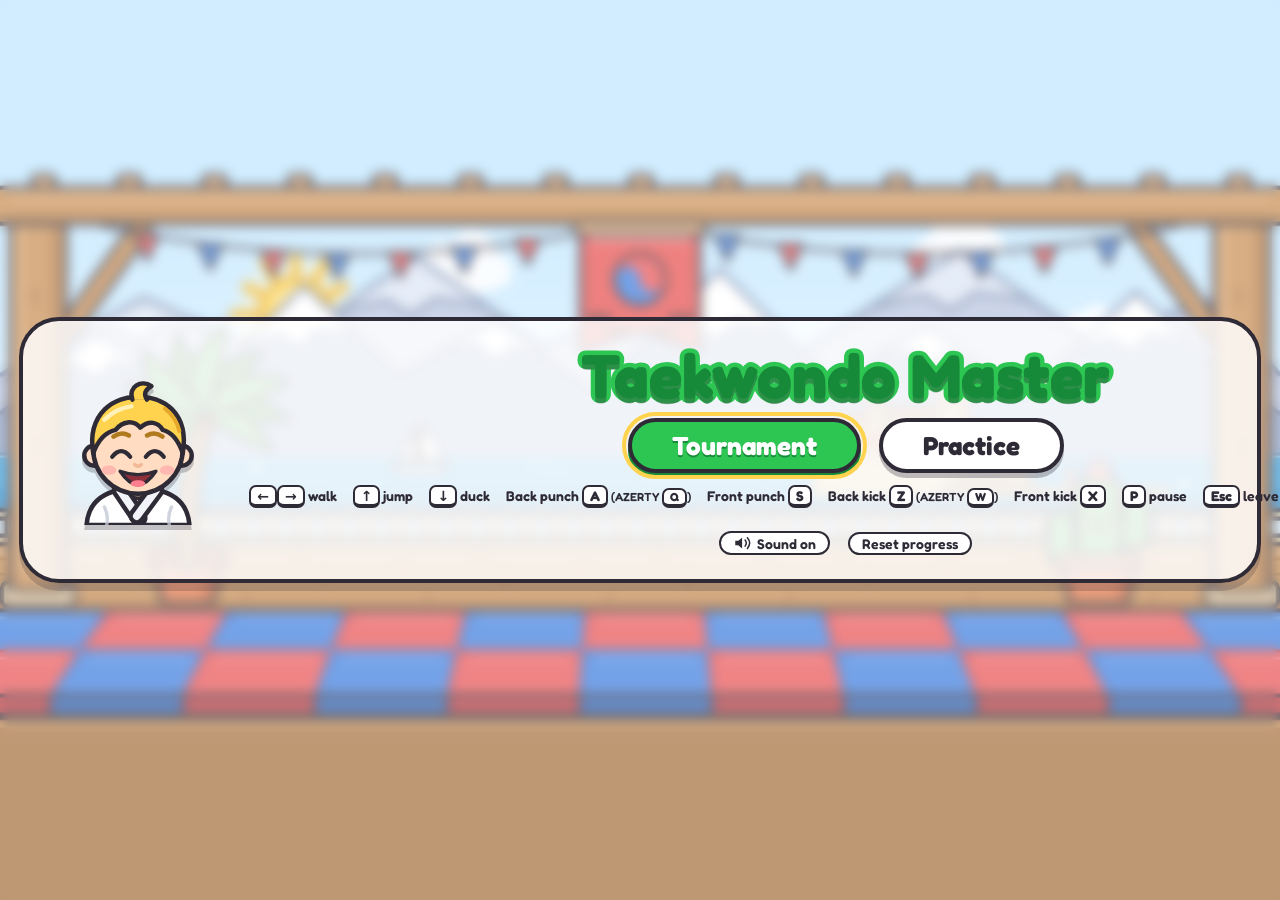
==== taekwondo/index.html @ b7f9823c "Taekwondo Master: browser shell (screens, rendering, keyboard + touch, storage) Co-Authored-By: Clau" ====
<!doctype html>
<html lang="en">
<head>
<meta charset="utf-8">
<meta name="viewport" content="width=device-width, initial-scale=1, viewport-fit=cover, user-scalable=no">
<title>Taekwondo Master</title>
<style>
  @font-face { font-family: 'Fredoka'; src: url('fonts/Fredoka.ttf') format('truetype'); font-weight: 300 700; font-display: swap; }
  :root {
    --ink: #2E2A36; --accent: #2DC653; --accent-dark: #178A3A; --sky: #BFE6FF; --red: #E5383B; --gold: #FFD34E;
    --safe-t: env(safe-area-inset-top, 0px); --safe-r: env(safe-area-inset-right, 0px);
    --safe-b: env(safe-area-inset-bottom, 0px); --safe-l: env(safe-area-inset-left, 0px);
  }
  * { box-sizing: border-box; -webkit-tap-highlight-color: transparent; }
  html, body {
    margin: 0; height: 100%; overflow: hidden; background: var(--sky);
    font-family: 'Fredoka', ui-rounded, 'Segoe UI', system-ui, sans-serif; color: var(--ink);
    touch-action: none; user-select: none; -webkit-user-select: none; -webkit-touch-callout: none;
  }
  #game { position: fixed; left: 0; top: 0; display: block; touch-action: none; }
  [hidden] { display: none !important; }
  button { font: inherit; color: inherit; touch-action: manipulation; }
  svg { display: block; }

  /* ---------- buttons ---------- */
  .btn {
    font-weight: 700; font-size: clamp(16px, 5.4vh, 26px); color: #fff; background: var(--accent); border: 4px solid var(--ink);
    border-radius: 999px; padding: clamp(3px, 1vh, 8px) clamp(20px, 4.5vh, 40px); cursor: pointer;
    box-shadow: 0 5px 0 var(--accent-dark); text-shadow: 0 2px 0 var(--accent-dark);
  }
  .btn:active { transform: translateY(4px); box-shadow: 0 1px 0 var(--accent-dark); }
  .btn.alt { background: #fff; color: var(--ink); text-shadow: none; box-shadow: 0 5px 0 rgba(46,42,54,.3); }
  .btn.alt:active { box-shadow: 0 1px 0 rgba(46,42,54,.3); }
  .btn.red { background: var(--red); box-shadow: 0 5px 0 #A32628; text-shadow: 0 2px 0 #A32628; }
  .btn.small { font-size: clamp(11px, 3vh, 14px); padding: 1px 12px; box-shadow: none; border-width: 2px; font-weight: 600; }
  .btn:focus-visible { outline: 4px solid var(--gold); outline-offset: 2px; }
  .btn.pulse { animation: wob 1.4s ease-in-out infinite; }
  @keyframes wob { 50% { transform: scale(1.05); } }
  .row { display: flex; align-items: center; justify-content: center; gap: clamp(8px, 2vh, 18px); flex-wrap: wrap; }
  .col { display: flex; flex-direction: column; align-items: center; gap: clamp(4px, 1.4vh, 12px); }

  /* ---------- screens ---------- */
  .screen {
    position: fixed; inset: 0; display: flex; align-items: center; justify-content: center; z-index: 10;
    padding: var(--safe-t) var(--safe-r) var(--safe-b) var(--safe-l);
    background: rgba(255,255,255,.28); -webkit-backdrop-filter: blur(6px); backdrop-filter: blur(6px);
  }
  .screen.dim { background: rgba(46,42,54,.45); z-index: 20; }
  .card {
    background: rgba(255,255,255,.82); border: 4px solid var(--ink); border-radius: clamp(20px, 6vh, 40px);
    padding: clamp(8px, 2.6vh, 24px) clamp(14px, 3.5vw, 40px); box-shadow: 0 8px 0 rgba(46,42,54,.22);
    max-width: 97vw; max-height: 96vh; text-align: center;
  }
  h1 {
    margin: 0; font-size: clamp(28px, 11vh, 62px); line-height: 1; font-weight: 700; color: var(--accent-dark);
    -webkit-text-stroke: clamp(5px, 1.6vh, 9px) var(--accent); paint-order: stroke fill; text-shadow: 0 5px 0 rgba(46,42,54,.35);
  }
  h2 { margin: 0; font-size: clamp(22px, 8vh, 40px); line-height: 1.05; color: var(--accent-dark); }
  .sub { font-size: clamp(13px, 4vh, 20px); font-weight: 600; color: #5b5566; }
  .face { width: clamp(60px, 26vh, 150px); height: clamp(60px, 26vh, 150px); flex: none; }
  .face.big { width: clamp(80px, 34vh, 200px); height: clamp(80px, 34vh, 200px); }
  .face svg { width: 100%; height: 100%; filter: drop-shadow(0 5px 0 rgba(46,42,54,.25)); }
  .bob { animation: bob 1.8s ease-in-out infinite; }
  .bob.d2 { animation-delay: -.9s; }
  @keyframes bob { 50% { transform: translateY(-6px) rotate(-3deg); } }

  /* legend */
  .legend { display: flex; flex-wrap: wrap; justify-content: center; gap: clamp(2px, .8vh, 6px) clamp(8px, 1.6vw, 16px); font-size: clamp(10px, 3vh, 14px); font-weight: 600; color: var(--ink); }
  .legend span { white-space: nowrap; }
  kbd {
    font: inherit; font-weight: 700; background: #fff; border: 2px solid var(--ink); border-bottom-width: 4px; border-radius: 7px;
    padding: 0 6px; display: inline-block; min-width: 1.5em; text-align: center;
  }
  .touchonly { display: none; }
  @media (pointer: coarse) { .kbonly { display: none !important; } .touchonly { display: inline !important; } }
  #legendStrip {
    position: fixed; left: 0; right: 0; bottom: calc(var(--safe-b) + 4px); z-index: 6; pointer-events: none; display: flex; justify-content: center;
  }
  #legendStrip .legend { background: rgba(255,255,255,.8); border: 3px solid var(--ink); border-radius: 18px; padding: 3px 14px; }

  /* title */
  #title .card { display: flex; align-items: center; gap: clamp(10px, 3vw, 36px); }
  #title .mid { gap: clamp(4px, 1.3vh, 12px); }
  .iconbtn { display: inline-flex; align-items: center; gap: 6px; }
  .iconbtn svg { width: 1.3em; height: 1.3em; }
  #titleStats { min-height: 1.2em; }

  /* character select */
  .pick {
    background: #fff; border: 4px solid var(--ink); border-radius: 28px; padding: clamp(6px, 2vh, 16px) clamp(16px, 4vw, 40px);
    cursor: pointer; box-shadow: 0 6px 0 rgba(46,42,54,.3); display: flex; flex-direction: column; align-items: center; gap: 4px;
    font-weight: 700; font-size: clamp(20px, 7vh, 34px);
  }
  .pick:active { transform: translateY(4px); box-shadow: 0 2px 0 rgba(46,42,54,.3); }
  .pick.sel { background: #E8FFE9; box-shadow: 0 6px 0 var(--accent-dark); }
  .pick:focus-visible { outline: 4px solid var(--gold); outline-offset: 2px; }

  /* ladder */
  #belts { display: flex; gap: clamp(2px, 1vw, 10px); justify-content: center; }
  .belt { width: clamp(38px, 8.6vw, 78px); text-align: center; font-size: clamp(9px, 2.8vh, 13px); font-weight: 600; position: relative; opacity: .75; }
  .belt svg { width: 100%; height: auto; }
  .belt.cur { opacity: 1; transform: scale(1.22); filter: drop-shadow(0 0 6px var(--gold)) drop-shadow(0 0 3px var(--gold)); font-weight: 700; z-index: 1; }
  .belt.done::after { content: '\2713'; position: absolute; top: -4px; right: 0; color: var(--accent-dark); font-weight: 700; font-size: 1.6em; line-height: 1; text-shadow: 0 0 3px #fff, 0 0 3px #fff; }
  .vs { font-size: clamp(22px, 8vh, 40px); font-weight: 700; color: var(--red); -webkit-text-stroke: 2px #fff; paint-order: stroke fill; }
  #ladder .card { display: flex; flex-direction: column; align-items: center; gap: clamp(3px, 1.2vh, 12px); }

  /* match over / pause / confirm */
  .panel { display: flex; flex-direction: column; align-items: center; gap: clamp(4px, 1.4vh, 12px); }
  #over { background: transparent; -webkit-backdrop-filter: none; backdrop-filter: none; align-items: flex-start; padding-top: calc(var(--safe-t) + 10vh); z-index: 15; pointer-events: none; }
  #over .card { pointer-events: auto; background: #fff; animation: drop .35s cubic-bezier(.2, 1.4, .4, 1); }
  @keyframes drop { from { transform: translateY(-40px) scale(.9); opacity: 0; } }

  /* trophy */
  #trophy { background: rgba(255,248,214,.85); overflow: hidden; }
  #trophy .card { position: relative; z-index: 2; display: flex; align-items: center; gap: clamp(8px, 3vw, 32px); }
  #trophyArt { width: clamp(80px, 48vh, 260px); height: clamp(100px, 58vh, 310px); animation: bob 2s ease-in-out infinite; }
  #trophyArt svg { width: 100%; height: 100%; filter: drop-shadow(0 6px 0 rgba(46,42,54,.25)); }
  #confetti { position: absolute; inset: 0; z-index: 1; pointer-events: none; overflow: hidden; }
  #confetti i { position: absolute; top: -20px; width: 10px; height: 16px; border-radius: 3px; border: 2px solid var(--ink); animation: fall linear infinite; }
  @keyframes fall { to { transform: translateY(115vh) rotate(720deg); } }

  /* ---------- HUD ---------- */
  #hud {
    position: fixed; top: calc(var(--safe-t) + 6px); left: calc(var(--safe-l) + 10px); right: calc(var(--safe-r) + 10px); z-index: 5;
    display: flex; justify-content: space-between; align-items: flex-start; gap: 8px; pointer-events: none;
  }
  .side { display: flex; align-items: center; gap: 8px; flex: 1 1 0; min-width: 0; }
  .side.right { flex-direction: row-reverse; }
  .avatar {
    position: relative; width: clamp(38px, 13vh, 62px); height: clamp(38px, 13vh, 62px); border-radius: 50%; overflow: hidden; flex: none;
    background: var(--sky); border: 3px solid var(--ink);
  }
  .avatar svg { width: 118%; height: 118%; margin: -9% 0 0 -9%; }
  .meter { flex: 1 1 0; min-width: 0; display: flex; flex-direction: column; gap: 2px; }
  .side.right .meter { align-items: flex-end; }
  .nm { font-weight: 700; font-size: clamp(11px, 3.4vh, 16px); text-shadow: 0 0 3px #fff, 0 0 3px #fff, 0 0 3px #fff; display: flex; align-items: center; gap: 6px; }
  .nm .bdg { width: clamp(26px, 7vh, 40px); }
  .bar { height: clamp(14px, 4.6vh, 24px); width: 100%; background: rgba(255,255,255,.85); border: 3px solid var(--ink); border-radius: 999px; overflow: hidden; display: flex; justify-content: flex-end; }
  .side.right .bar { justify-content: flex-start; }
  .bar i { display: block; height: 100%; width: 100%; background: var(--accent); border-radius: 999px; transition: width .12s linear, background .2s; }
  .pips { display: flex; gap: 5px; height: clamp(10px, 3vh, 16px); }
  .pips b { width: clamp(10px, 3vh, 16px); height: clamp(10px, 3vh, 16px); border-radius: 50%; background: rgba(255,255,255,.8); border: 3px solid var(--ink); }
  .pips b.on { background: var(--gold); }
  .mid { display: flex; flex-direction: column; align-items: center; gap: 4px; flex: none; }
  #timer, #hits {
    background: #fff; border: 4px solid var(--ink); border-radius: 16px; padding: 0 14px; font-weight: 700;
    font-size: clamp(20px, 7vh, 32px); min-width: 3.2ch; text-align: center; font-variant-numeric: tabular-nums; box-shadow: 0 4px 0 rgba(46,42,54,.25);
  }
  #timer.low { color: var(--red); animation: wob .5s infinite; }
  #hits { font-size: clamp(16px, 5vh, 24px); }
  #pauseBtn {
    pointer-events: auto; width: clamp(30px, 9vh, 42px); height: clamp(30px, 9vh, 42px); border-radius: 50%; padding: 0;
    background: rgba(255,255,255,.75); border: 3px solid var(--ink); display: flex; align-items: center; justify-content: center; cursor: pointer;
  }
  #pauseBtn svg { width: 55%; height: 55%; }

  #card {
    position: fixed; left: 0; right: 0; top: 28%; z-index: 7; text-align: center; pointer-events: none; font-weight: 700;
    font-size: clamp(40px, 22vh, 120px); line-height: 1; color: #fff; -webkit-text-stroke: clamp(6px, 2vh, 12px) var(--ink); paint-order: stroke fill;
    text-shadow: 0 8px 0 rgba(46,42,54,.35); opacity: 0;
  }
  #card small { display: block; font-size: .3em; margin-top: .15em; -webkit-text-stroke: 5px var(--ink); }
  #card.show { opacity: 1; animation: cardin .35s cubic-bezier(.2, 1.5, .4, 1); }
  #card.ko { color: var(--red); } #card.fight { color: var(--gold); }
  @keyframes cardin { from { transform: scale(.4); opacity: 0; } }

  /* ---------- rotate notice ---------- */
  #rotate {
    position: fixed; inset: 0; z-index: 40; display: none; flex-direction: column; align-items: center; justify-content: center; gap: 28px;
    background: var(--sky); text-align: center; padding: 24px; font-size: 26px; font-weight: 700;
  }
  #rotate.show { display: flex; }
  .phone { width: 56px; height: 96px; border: 6px solid var(--ink); border-radius: 14px; background: #fff; position: relative; animation: turn 2.4s ease-in-out infinite; }
  .phone::after { content: ''; position: absolute; left: 50%; bottom: 6px; width: 14px; height: 14px; margin-left: -7px; border-radius: 50%; background: var(--accent); }
  @keyframes turn { 0%, 15% { transform: rotate(0); } 55%, 100% { transform: rotate(-90deg); } }

  /* ---------- touch controls ---------- */
  #touch { display: none; }
  @media (pointer: coarse) { body[data-screen="fight"] #touch { display: block; } }
  #joy {
    position: fixed; left: calc(var(--safe-l) + 18px); bottom: calc(var(--safe-b) + 14px); width: 34vh; height: 34vh; min-width: 110px; min-height: 110px;
    border-radius: 50%; background: rgba(255,255,255,.35); border: 4px solid rgba(46,42,54,.7); touch-action: none; z-index: 8;
  }
  #joy::before { content: ''; position: absolute; inset: 0; border-radius: 50%; background:
    linear-gradient(var(--ink), var(--ink)) center / 3px 70% no-repeat, linear-gradient(var(--ink), var(--ink)) center / 70% 3px no-repeat; opacity: .25; }
  #knob { position: absolute; left: 50%; top: 50%; width: 44%; height: 44%; margin: -22% 0 0 -22%; border-radius: 50%; background: rgba(255,255,255,.8); border: 4px solid var(--ink); }
  #btns {
    position: fixed; right: calc(var(--safe-r) + 14px); bottom: calc(var(--safe-b) + 14px); z-index: 8;
    display: grid; grid-template-columns: repeat(2, 17vh); grid-auto-rows: 17vh; gap: 2vh;
  }
  .tbtn {
    width: 100%; height: 100%; border-radius: 50%; padding: 0; background: rgba(255,255,255,.5); border: 4px solid var(--ink);
    display: flex; flex-direction: column; align-items: center; justify-content: center; touch-action: none; font-weight: 700; font-size: clamp(9px, 2.6vh, 12px); line-height: 1;
  }
  .tbtn svg { width: 52%; height: 52%; }
  .tbtn.down { background: rgba(255,255,255,.9); transform: scale(.94); }
</style>
</head>
<body data-screen="title">
<canvas id="game"></canvas>

<div id="hud" hidden>
  <div class="side left">
    <div class="avatar" id="avL"></div>
    <div class="meter"><div class="nm" id="nameL"></div><div class="bar"><i id="barL"></i></div><div class="pips" id="pipsL"></div></div>
  </div>
  <div class="mid">
    <div id="timer">120</div><div id="hits" hidden>Hits 0</div>
    <button id="pauseBtn" type="button" aria-label="Pause"><svg viewBox="0 0 20 20"><rect x="3" y="2" width="5" height="16" rx="2" fill="#2E2A36"/><rect x="12" y="2" width="5" height="16" rx="2" fill="#2E2A36"/></svg></button>
  </div>
  <div class="side right">
    <div class="avatar" id="avR"></div>
    <div class="meter"><div class="nm"><span id="nameR"></span><span class="bdg" id="beltR"></span></div><div class="bar"><i id="barR"></i></div><div class="pips" id="pipsR"></div></div>
  </div>
</div>
<div id="card"></div>
<div id="legendStrip" hidden></div>

<!-- title -->
<section class="screen" id="title">
  <div class="card">
    <div class="face bob" id="titleOli"></div>
    <div class="col mid">
      <h1>Taekwondo Master</h1>
      <div class="row"><button class="btn pulse" id="btnTournament" type="button">Tournament</button><button class="btn alt" id="btnPractice" type="button">Practice</button></div>
      <div class="legend" id="titleLegend"></div>
      <div class="sub" id="titleInfo"></div>
      <div class="row sub" id="titleStats">
        <button class="btn alt small iconbtn" id="btnMute" type="button"></button>
        <button class="btn alt small" id="btnReset" type="button">Reset progress</button>
      </div>
    </div>
    <div class="face bob d2" id="titleDani"></div>
  </div>
</section>

<!-- character select -->
<section class="screen" id="chars" hidden>
  <div class="card col">
    <h2>Choose your fighter</h2>
    <div class="row">
      <button class="pick" id="pickOli" type="button"><div class="face big" id="faceOli"></div>Oli</button>
      <button class="pick" id="pickDani" type="button"><div class="face big" id="faceDani"></div>Dani</button>
    </div>
    <button class="btn alt small" id="charsBack" type="button">Back</button>
  </div>
</section>

<!-- belt ladder -->
<section class="screen" id="ladder" hidden>
  <div class="card">
    <div id="belts"></div>
    <h2 id="vsTitle">vs White belt</h2>
    <div class="row">
      <div class="col"><div class="face" id="ladMe"></div><div class="sub" id="ladMeName"></div></div>
      <div class="vs">VS</div>
      <div class="col"><div class="face" id="ladOpp"></div><div class="sub" id="ladOppName"></div></div>
    </div>
    <div class="row"><button class="btn pulse" id="btnFight" type="button">Fight!</button><button class="btn alt small" id="ladBack" type="button">Back</button></div>
  </div>
</section>

<!-- match over -->
<section class="screen" id="over" hidden>
  <div class="card panel">
    <h2 id="overTitle"></h2>
    <div class="sub" id="overSub"></div>
    <div class="row"><button class="btn" id="overMain" type="button"></button><button class="btn alt small" id="overQuit" type="button">Quit</button></div>
  </div>
</section>

<!-- trophy -->
<section class="screen" id="trophy" hidden>
  <div id="confetti"></div>
  <div class="card">
    <div id="trophyArt"></div>
    <div class="col">
      <div class="face" id="trophyFace"></div>
      <h1>Tournament champion!</h1>
      <div class="sub" id="trophyCount"></div>
      <button class="btn pulse" id="trophyBtn" type="button">Hooray!</button>
    </div>
  </div>
</section>

<!-- pause / confirm -->
<section class="screen dim" id="pause" hidden>
  <div class="card panel"><h2>Paused</h2><div class="row"><button class="btn" id="btnResume" type="button">Resume</button><button class="btn alt" id="btnQuit" type="button">Quit</button></div><div class="legend" id="pauseLegend"></div></div>
</section>
<section class="screen dim" id="confirm" hidden>
  <div class="card panel"><h2 id="confirmTitle">Leave the fight?</h2><div class="row"><button class="btn red" id="confirmYes" type="button">Yes</button><button class="btn" id="confirmNo" type="button">No</button></div></div>
</section>

<div id="touch">
  <div id="joy"><div id="knob"></div></div>
  <div id="btns"></div>
</div>

<div id="rotate"><div class="phone"></div><div>Turn your phone sideways to play</div></div>

<script src="arena.js"></script>
<script src="assets.js"></script>
<script src="moves.js"></script>
<script src="poses.js"></script>
<script src="cpu.js"></script>
<script src="audio.js"></script>
<script src="game.js"></script>
</body>
</html>
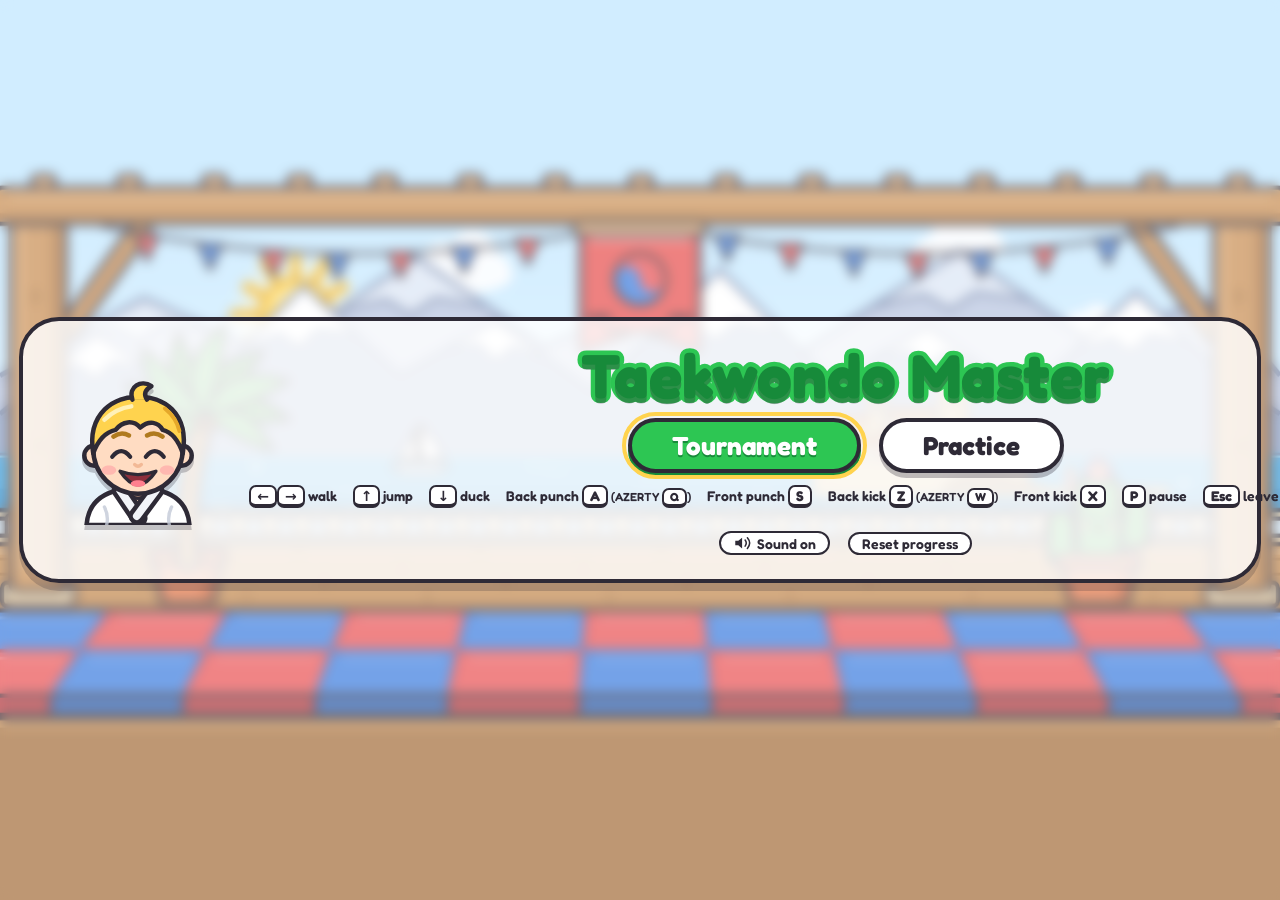
==== commit 6d7e9cb1: "Taekwondo: CPU 20% harder, blocks take 20% damage, 🥋 card on the home page build.sh reads an optiona" ====
--- a/taekwondo/index.html
+++ b/taekwondo/index.html
@@ -4,6 +4,7 @@
 <meta charset="utf-8">
 <meta name="viewport" content="width=device-width, initial-scale=1, viewport-fit=cover, user-scalable=no">
 <title>Taekwondo Master</title>
+<meta name="game-emoji" content="🥋">
 <style>
   @font-face { font-family: 'Fredoka'; src: url('fonts/Fredoka.ttf') format('truetype'); font-weight: 300 700; font-display: swap; }
   :root {
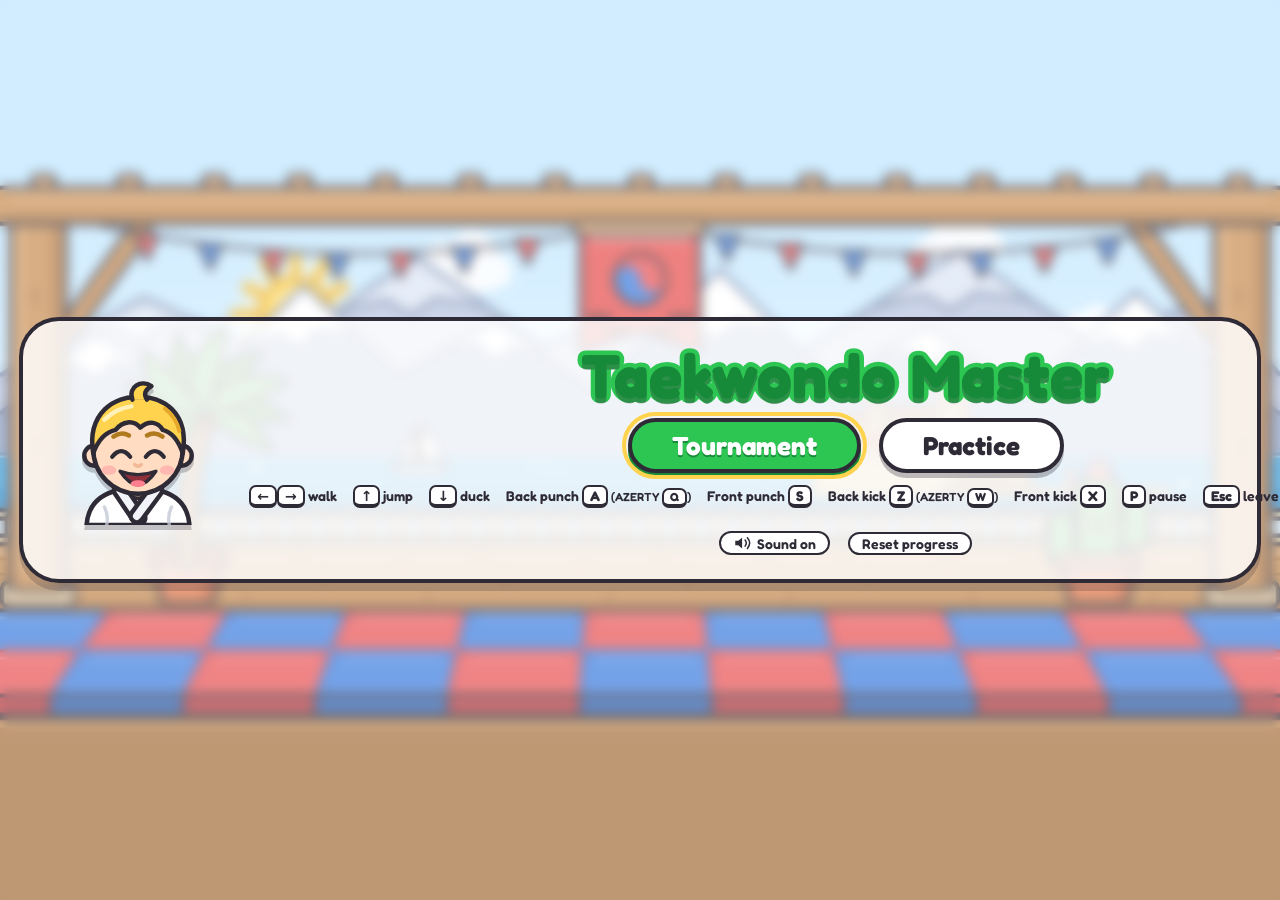
==== commit 1954d283: "Taekwondo practice: pick the opponent's belt Practice now goes to the belt screen, where every belt " ====
--- a/taekwondo/index.html
+++ b/taekwondo/index.html
@@ -101,6 +101,8 @@
   .belt { width: clamp(38px, 8.6vw, 78px); text-align: center; font-size: clamp(9px, 2.8vh, 13px); font-weight: 600; position: relative; opacity: .75; }
   .belt svg { width: 100%; height: auto; }
   .belt.cur { opacity: 1; transform: scale(1.22); filter: drop-shadow(0 0 6px var(--gold)) drop-shadow(0 0 3px var(--gold)); font-weight: 700; z-index: 1; }
+  #belts.pickable .belt { appearance: none; border: 0; background: none; padding: 0; color: inherit; font-family: inherit; cursor: pointer; }
+  #belts.pickable .belt:focus-visible { outline: 3px solid var(--accent); outline-offset: 3px; border-radius: 8px; }
   .belt.done::after { content: '\2713'; position: absolute; top: -4px; right: 0; color: var(--accent-dark); font-weight: 700; font-size: 1.6em; line-height: 1; text-shadow: 0 0 3px #fff, 0 0 3px #fff; }
   .vs { font-size: clamp(22px, 8vh, 40px); font-weight: 700; color: var(--red); -webkit-text-stroke: 2px #fff; paint-order: stroke fill; }
   #ladder .card { display: flex; flex-direction: column; align-items: center; gap: clamp(3px, 1.2vh, 12px); }
@@ -138,6 +140,13 @@
   .nm .bdg { width: clamp(26px, 7vh, 40px); }
   .bar { height: clamp(14px, 4.6vh, 24px); width: 100%; background: rgba(255,255,255,.85); border: 3px solid var(--ink); border-radius: 999px; overflow: hidden; display: flex; justify-content: flex-end; }
   .side.right .bar { justify-content: flex-start; }
+  /* short landscape phones: a slimmer HUD, tucked closer to the top */
+  @media (max-height: 450px) {
+    #hud { top: calc(var(--safe-t) + 3px); }
+    .avatar { width: clamp(32px, 11vh, 48px); height: clamp(32px, 11vh, 48px); }
+    .bar { height: clamp(12px, 3.8vh, 18px); }
+    .nm { font-size: clamp(10px, 3vh, 14px); }
+  }
   .bar i { display: block; height: 100%; width: 100%; background: var(--accent); border-radius: 999px; transition: width .12s linear, background .2s; }
   .pips { display: flex; gap: 5px; height: clamp(10px, 3vh, 16px); }
   .pips b { width: clamp(10px, 3vh, 16px); height: clamp(10px, 3vh, 16px); border-radius: 50%; background: rgba(255,255,255,.8); border: 3px solid var(--ink); }
@@ -251,6 +260,7 @@
 <section class="screen" id="ladder" hidden>
   <div class="card">
     <div id="belts"></div>
+    <p class="sub" id="ladHint" hidden>Tap a belt to pick your practice opponent</p>
     <h2 id="vsTitle">vs White belt</h2>
     <div class="row">
       <div class="col"><div class="face" id="ladMe"></div><div class="sub" id="ladMeName"></div></div>
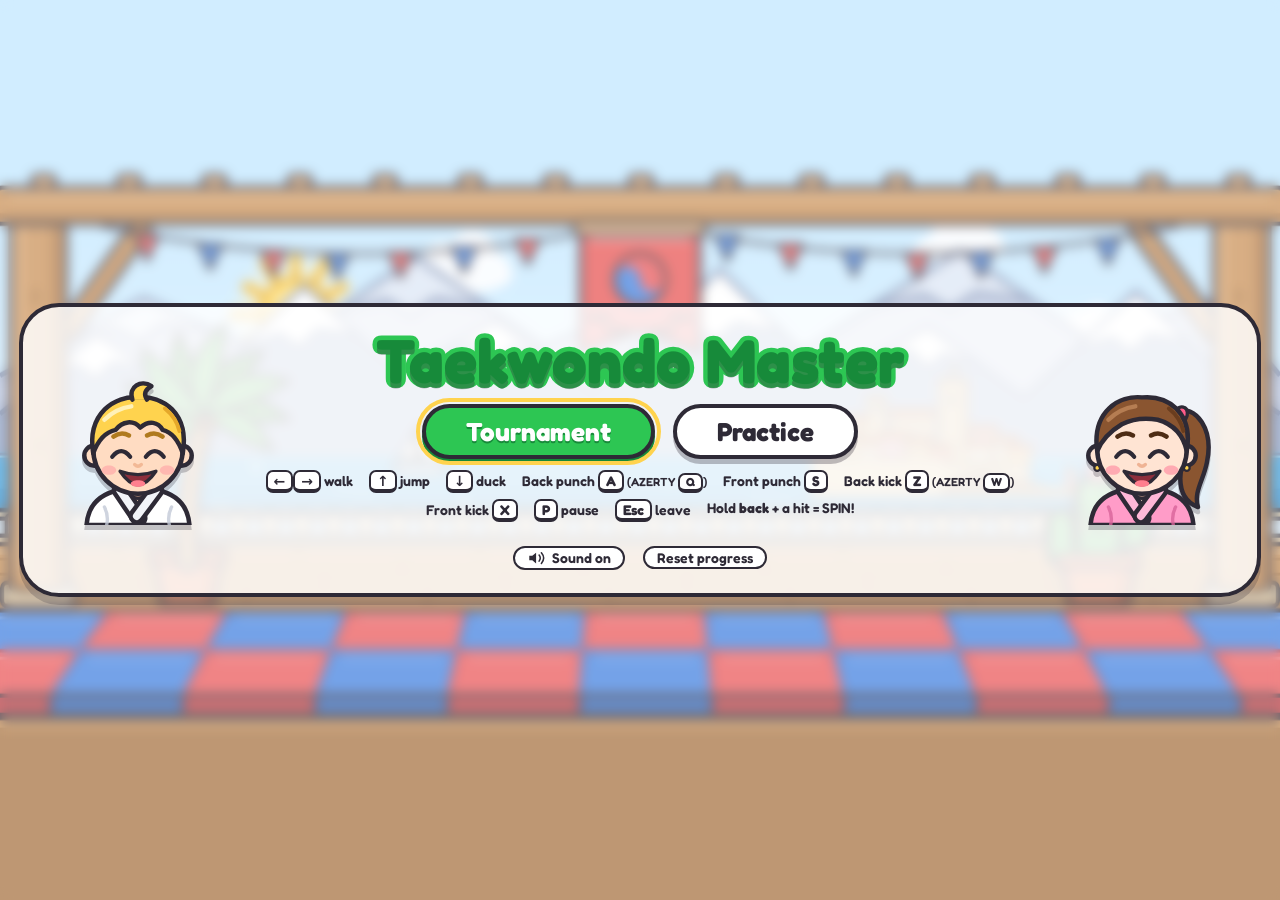
==== commit 41a89d56: "Taekwondo title: keep Dani on screen The middle column sized itself to the one-line controls legend," ====
--- a/taekwondo/index.html
+++ b/taekwondo/index.html
@@ -81,7 +81,7 @@
 
   /* title */
   #title .card { display: flex; align-items: center; gap: clamp(10px, 3vw, 36px); }
-  #title .mid { gap: clamp(4px, 1.3vh, 12px); }
+  #title .mid { gap: clamp(4px, 1.3vh, 12px); flex: 1 1 0; min-width: 0; } /* shrink so the legend wraps instead of pushing Dani off-screen */
   .iconbtn { display: inline-flex; align-items: center; gap: 6px; }
   .iconbtn svg { width: 1.3em; height: 1.3em; }
   #titleStats { min-height: 1.2em; }
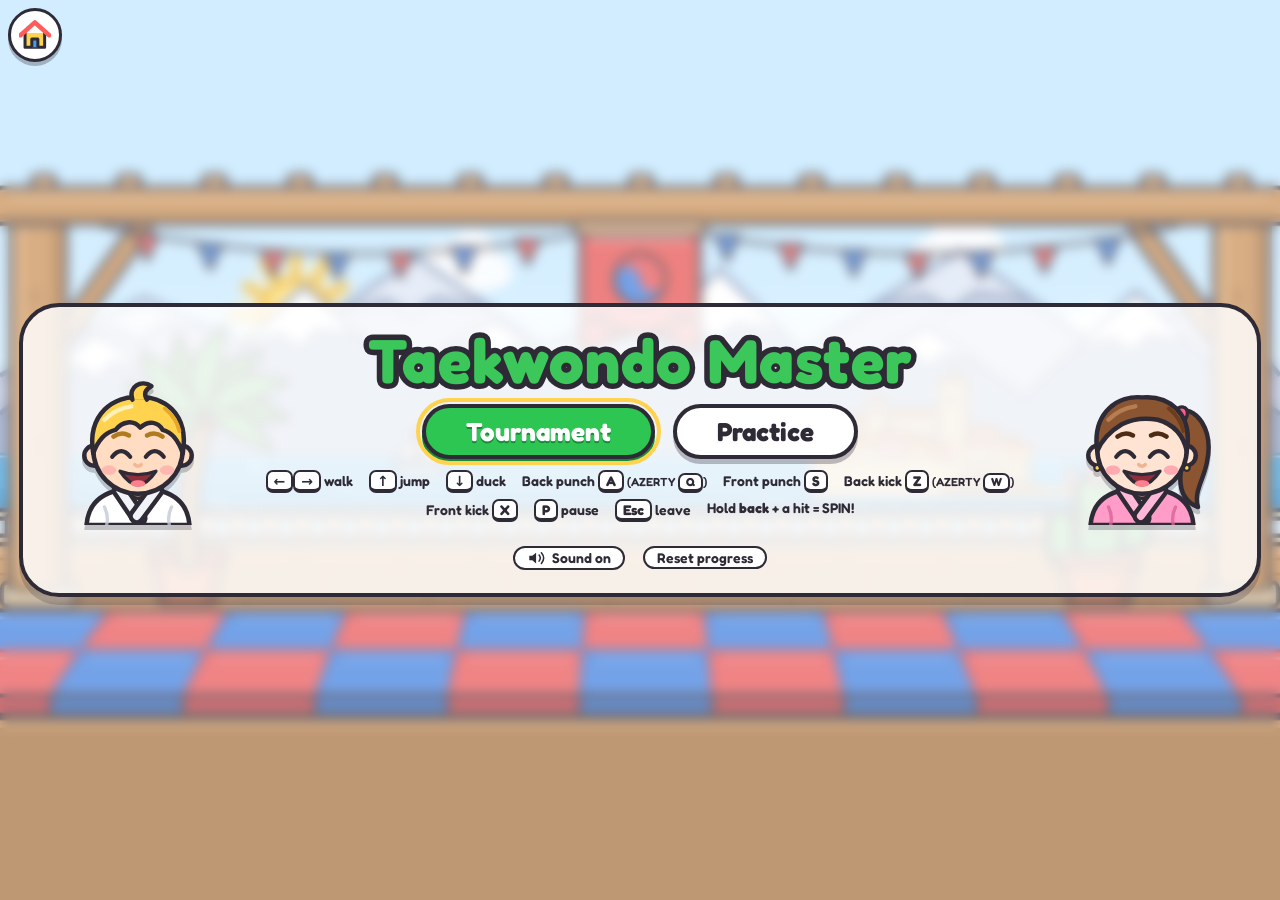
==== commit 1696055d: "Splash screens: readable titles and a home button Scooter Dash and Taekwondo titles get the Whack-a-" ====
--- a/taekwondo/index.html
+++ b/taekwondo/index.html
@@ -53,8 +53,9 @@
     max-width: 97vw; max-height: 96vh; text-align: center;
   }
   h1 {
-    margin: 0; font-size: clamp(28px, 11vh, 62px); line-height: 1; font-weight: 700; color: var(--accent-dark);
-    -webkit-text-stroke: clamp(5px, 1.6vh, 9px) var(--accent); paint-order: stroke fill; text-shadow: 0 5px 0 rgba(46,42,54,.35);
+    margin: 0; font-size: clamp(28px, 11vh, 62px); line-height: 1; font-weight: 700; color: #3CC75A; letter-spacing: 1px;
+    /* bright fill + thick dark outline (drawn behind the fill), as in Whack-a-m-Oli: readable on the light card */
+    -webkit-text-stroke: clamp(6px, 2vh, 11px) var(--ink); paint-order: stroke fill; text-shadow: 0 4px 0 rgba(46,42,54,.3);
   }
   h2 { margin: 0; font-size: clamp(22px, 8vh, 40px); line-height: 1.05; color: var(--accent-dark); }
   .sub { font-size: clamp(13px, 4vh, 20px); font-weight: 600; color: #5b5566; }
@@ -204,6 +205,16 @@
   }
   .tbtn svg { width: 52%; height: 52%; }
   .tbtn.down { background: rgba(255,255,255,.9); transform: scale(.94); }
+  /* home button (splash only): back to the list of games */
+  .home-btn {
+    position: absolute; top: calc(var(--safe-t, 0px) + 8px); left: calc(var(--safe-l, 0px) + 8px); z-index: 2;
+    width: clamp(40px, 11vh, 54px); height: clamp(40px, 11vh, 54px); border-radius: 50%;
+    background: #fff; border: 3px solid #2E2A36; box-shadow: 0 4px 0 rgba(46,42,54,.3);
+    display: flex; align-items: center; justify-content: center; -webkit-tap-highlight-color: transparent;
+  }
+  .home-btn:active { transform: translateY(2px); box-shadow: 0 2px 0 rgba(46,42,54,.3); }
+  .home-btn:focus-visible { outline: 4px solid #2DC653; outline-offset: 2px; }
+  .home-btn svg { width: 66%; height: 66%; display: block; }
 </style>
 </head>
 <body data-screen="title">
@@ -228,6 +239,7 @@
 
 <!-- title -->
 <section class="screen" id="title">
+  <a class="home-btn" href="../index.html" aria-label="All games"><svg viewBox="1.5 2 21 19.5" aria-hidden="true"><path d="M5.5 10.5V20h13v-9.5" fill="#FFD34E" stroke="#2E2A36" stroke-width="2" stroke-linejoin="round"/><path d="M10 20v-5.5h4V20" fill="#4A9BE8" stroke="#2E2A36" stroke-width="2" stroke-linejoin="round"/><path d="M2.5 12 12 3.5l9.5 8.5" fill="none" stroke="#FF5C5C" stroke-width="3" stroke-linecap="round" stroke-linejoin="round"/></svg></a>
   <div class="card">
     <div class="face bob" id="titleOli"></div>
     <div class="col mid">
